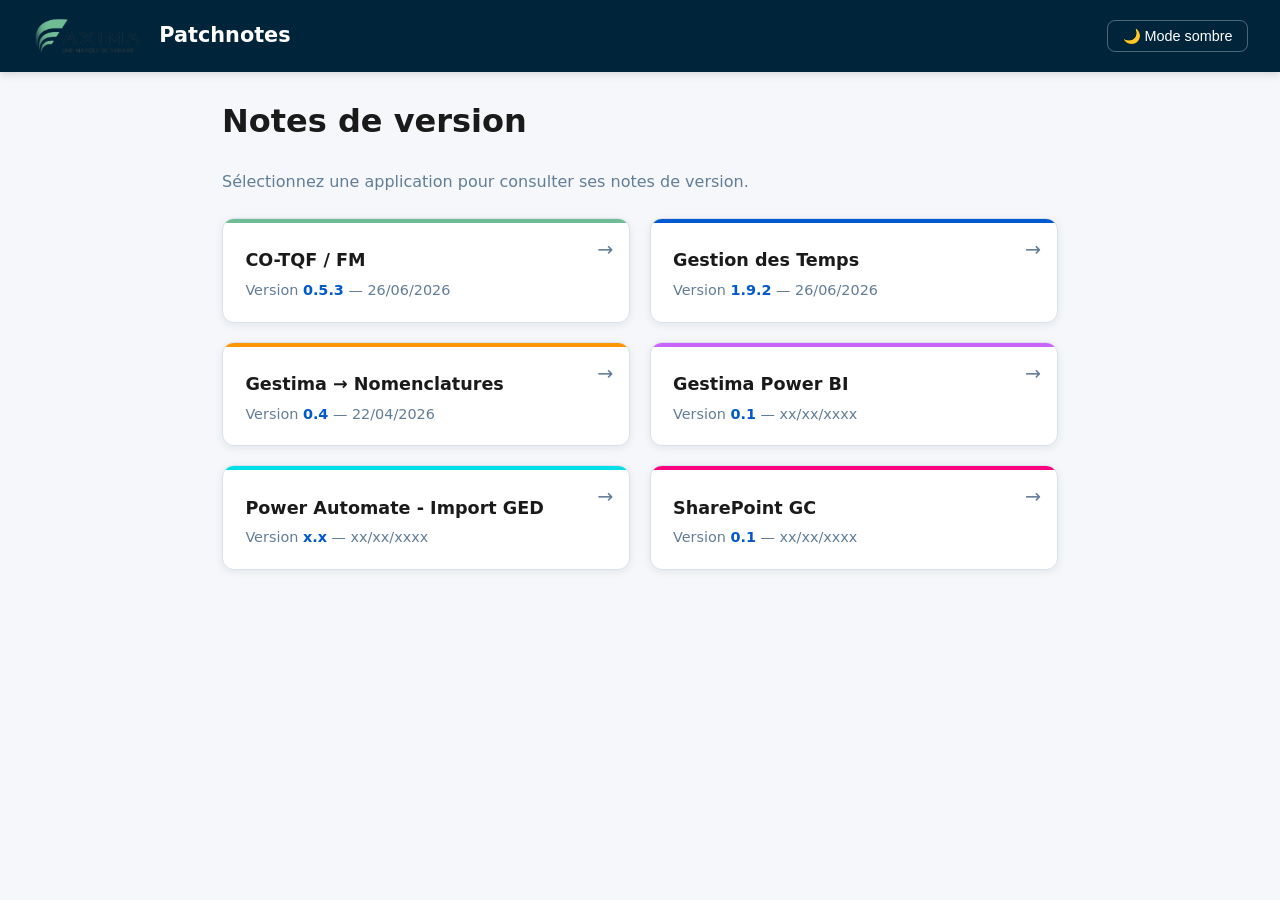
==== index.html @ c000f0d4 "Initial commit of the page" ====
<!doctype html>
<html lang="fr">
<head>
    <meta charset="utf-8">
    <meta name="viewport" content="width=device-width, initial-scale=1">
    <title>Patchnotes EQUANS</title>
    <link rel="stylesheet" href="style.css">
    <script>
        try {
            if (localStorage.getItem('equans-theme') === 'dark') {
                document.documentElement.classList.add('dark');
            }
        } catch (e) {
            // Ignoré : localStorage bloqué (iframe sandbox SharePoint)
        }
    </script>
    <script src="script.js" defer></script>
</head>
<body>

<header class="header">
    <div class="header-left">
        <img src="Logo_Axima_Concept_Equans.png" alt="Logo EQUANS" class="header-logo">
        <h1 class="header-title">Patchnotes</h1>
    </div>
    <div class="header-right">
        <button class="theme-toggle" type="button">🌙 Mode sombre</button>
    </div>
</header>

<main class="main">
    <h1>Notes de version</h1>
    <p class="version-info">Sélectionnez une application pour consulter ses notes de version.</p>

    <div class="cards-grid">

        <a href="patchnotes_co_tqf.html" class="card card-accent-green">
            <span class="card-arrow">→</span>
            <h2 class="card-title">CO-TQF / FM</h2>
            <p class="card-version">Version <strong>0.5.3</strong> — 26/06/2026</p>
        </a>

        <a href="patchnotes_gdt.html" class="card card-accent-blue">
            <span class="card-arrow">→</span>
            <h2 class="card-title">Gestion des Temps</h2>
            <p class="card-version">Version <strong>1.9.2</strong> — 26/06/2026</p>
        </a>

        <a href="patchnotes_gestima_nm.html" class="card card-accent-orange">
            <span class="card-arrow">→</span>
            <h2 class="card-title">Gestima → Nomenclatures</h2>
            <p class="card-version">Version <strong>0.4</strong> — 22/04/2026</p>
        </a>

        <a href="patchnotes_gestima_PBI.html" class="card card-accent-purple">
            <span class="card-arrow">→</span>
            <h2 class="card-title">Gestima Power BI</h2>
            <p class="card-version">Version <strong>0.1</strong> — xx/xx/xxxx</p>
        </a>

        <a href="patchnotes_PA_import_ged.html" class="card card-accent-cyan">
            <span class="card-arrow">→</span>
            <h2 class="card-title">Power Automate - Import GED</h2>
            <p class="card-version">Version <strong>x.x</strong> — xx/xx/xxxx</p>
        </a>

        <a href="patchnotes_sharepoint_GC.html" class="card card-accent-pink">
            <span class="card-arrow">→</span>
            <h2 class="card-title">SharePoint GC</h2>
            <p class="card-version">Version <strong>0.1</strong> — xx/xx/xxxx</p>
        </a>

    </div>
</main>

</body>
</html>
---- style.css ----
/* ============================================
   EQUANS Patchnotes - Style global
   ============================================ */

/* ---------- Variables & thèmes ---------- */
:root {
    /* Couleurs EQUANS - Primary */
    --equans-green: #70BD95;
    --equans-dark: #002439;
    --equans-white: #FFFFFF;

    /* Couleurs EQUANS - Secondary */
    --equans-blue: #0059CE;
    --equans-orange: #FF9600;
    --equans-yellow: #FFCA00;
    --equans-lime: #76C512;
    --equans-purple: #C865FF;
    --equans-pink: #FF0080;
    --equans-neon: #B7F100;
    --equans-cyan: #00DEE8;

    /* Thème clair (défaut) */
    --bg: #f5f7fa;
    --fg: #1a1a1a;
    --surface: #ffffff;
    --surface-hover: #f0f4f8;
    --border: #d9e2ec;
    --muted: #627d98;
    --accent: var(--equans-blue);
    --accent-bg: #e7f0ff;
    --header-bg: var(--equans-dark);
    --header-fg: var(--equans-white);
    --card-shadow: 0 2px 8px rgba(0, 36, 57, 0.08);
    --card-shadow-hover: 0 6px 20px rgba(0, 36, 57, 0.15);
    --tag-bg: #eef2f7;
    --tag-fg: #334e68;

    tab-size: 4;
    -moz-tab-size: 4;
}

html.dark {
    /* Thème sombre */
    --bg: #0b0f14;
    --fg: #e5e7eb;
    --surface: #111827;
    --surface-hover: #1a2332;
    --border: #1f2937;
    --muted: #9ca3af;
    --accent: #60a5fa;
    --accent-bg: #0b223d;
    --header-bg: #0a1a2e;
    --header-fg: #e5e7eb;
    --card-shadow: 0 2px 8px rgba(0, 0, 0, 0.3);
    --card-shadow-hover: 0 6px 20px rgba(0, 0, 0, 0.5);
    --tag-bg: #1f2937;
    --tag-fg: #9ca3af;
}

/* ---------- Base ---------- */
* {
    box-sizing: border-box;
}

body {
    background: var(--bg);
    color: var(--fg);
    margin: 0;
    padding: 0;
    font-family: system-ui, -apple-system, "Segoe UI", Roboto, sans-serif;
    line-height: 1.6;
    transition: background 0.3s ease, color 0.3s ease;
}

/* ---------- Bandeau / Header ---------- */
.header {
    background: var(--header-bg);
    color: var(--header-fg);
    padding: 1rem 2rem;
    display: flex;
    align-items: center;
    justify-content: space-between;
    gap: 1rem;
    box-shadow: 0 2px 8px rgba(0, 0, 0, 0.15);
    position: sticky;
    top: 0;
    z-index: 100;
    transition: background 0.3s ease;
}

.header-left {
    display: flex;
    align-items: center;
    gap: 1rem;
    flex-wrap: wrap;
}

.header-logo {
    height: 40px;
    width: auto;
    max-width: 200px;
    object-fit: contain;
}

.header-title {
    font-size: 1.3rem;
    font-weight: 700;
    margin: 0;
    color: var(--header-fg);
}

.header-right {
    display: flex;
    align-items: center;
    gap: 0.75rem;
}

/* ---------- Bouton toggle mode sombre ---------- */
.theme-toggle {
    background: transparent;
    border: 1px solid rgba(255, 255, 255, 0.3);
    color: var(--header-fg);
    border-radius: 8px;
    padding: 0.4rem 0.9rem;
    font-size: 0.9rem;
    cursor: pointer;
    display: flex;
    align-items: center;
    gap: 0.4rem;
    transition: background 0.2s ease, border-color 0.2s ease;
}

.theme-toggle:hover {
    background: rgba(255, 255, 255, 0.1);
    border-color: rgba(255, 255, 255, 0.5);
}

/* ---------- Lien retour accueil ---------- */
.back-link {
    display: inline-flex;
    align-items: center;
    gap: 0.4rem;
    color: var(--accent);
    text-decoration: none;
    font-weight: 600;
    margin: 1.2rem 2rem 0;
    transition: color 0.2s ease;
}

.back-link:hover {
    color: var(--equans-green);
    text-decoration: underline;
}

/* ---------- Contenu principal ---------- */
.main {
    max-width: 900px;
    margin: 0 auto;
    padding: 1.5rem 2rem 3rem;
}

h1 {
    margin-top: 0;
    font-size: 2rem;
    color: var(--fg);
}

h2 {
    color: var(--fg);
}

h3 {
    color: var(--fg);
    margin-top: 1.2rem;
}

p {
    color: var(--fg);
}

.version-info {
    color: var(--muted);
    margin-bottom: 1.5rem;
}

.version-info strong {
    color: var(--accent);
}

/* ---------- Détails / Accordéon ---------- */
details {
    border: 1px solid var(--border);
    background: var(--surface);
    border-radius: 10px;
    margin: 1rem 0;
    padding: 0;
    overflow: hidden;
    box-shadow: var(--card-shadow);
    transition: box-shadow 0.2s ease, border-color 0.2s ease;
}

details:hover {
    border-color: var(--equans-green);
    box-shadow: var(--card-shadow-hover);
}

summary {
    cursor: pointer;
    padding: 1rem 1.2rem;
    font-weight: 700;
    display: flex;
    align-items: center;
    gap: 0.75rem;
    list-style: none;
    user-select: none;
    color: var(--fg);
    transition: background 0.2s ease;
}

summary:hover {
    background: var(--surface-hover);
}

summary::-webkit-details-marker {
    display: none;
}

.chevron {
    display: inline-block;
    transform: rotate(0deg);
    transition: transform 0.3s ease;
    color: var(--accent);
    font-size: 0.8em;
}

details[open] .chevron {
    transform: rotate(90deg);
}

.content {
    padding: 1rem 1.5rem;
    border-top: 1px solid var(--border);
    animation: slideDown 0.3s ease;
}

@keyframes slideDown {
    from {
        opacity: 0;
        transform: translateY(-8px);
    }
    to {
        opacity: 1;
        transform: translateY(0);
    }
}

ul {
    padding-left: 1.4rem;
    margin-top: 0.25rem;
}

ul.tabbed {
    padding-left: 80px;
}

li {
    margin-bottom: 0.3rem;
}

code {
    background: var(--accent-bg);
    padding: 0.15rem 0.35rem;
    border-radius: 5px;
    border: 1px solid var(--border);
    font-size: 0.9em;
    color: var(--fg);
}

/* ---------- Page d'accueil : cartes ---------- */
.cards-grid {
    display: grid;
    grid-template-columns: repeat(auto-fill, minmax(280px, 1fr));
    gap: 1.2rem;
    margin-top: 1.5rem;
}

.card {
    display: block;
    background: var(--surface);
    border: 1px solid var(--border);
    border-radius: 12px;
    padding: 1.2rem 1.4rem;
    text-decoration: none;
    color: var(--fg);
    box-shadow: var(--card-shadow);
    transition: transform 0.2s ease, box-shadow 0.2s ease, border-color 0.2s ease;
    position: relative;
    overflow: hidden;
}

.card::before {
    content: "";
    position: absolute;
    top: 0;
    left: 0;
    width: 100%;
    height: 4px;
    background: var(--card-accent, var(--equans-green));
    transition: height 0.2s ease;
}

.card:hover {
    transform: translateY(-4px);
    box-shadow: var(--card-shadow-hover);
    border-color: var(--card-accent, var(--equans-green));
}

.card:hover::before {
    height: 6px;
}

.card-title {
    font-size: 1.1rem;
    font-weight: 700;
    margin: 0.5rem 0 0.3rem;
    color: var(--fg);
}

.card-version {
    font-size: 0.9rem;
    color: var(--muted);
    margin: 0;
}

.card-version strong {
    color: var(--accent);
}

.card-arrow {
    position: absolute;
    top: 1rem;
    right: 1rem;
    font-size: 1.2rem;
    color: var(--muted);
    transition: transform 0.2s ease, color 0.2s ease;
}

.card:hover .card-arrow {
    transform: translateX(4px);
    color: var(--card-accent, var(--equans-green));
}

/* Accents de couleur par carte */
.card-accent-green { --card-accent: var(--equans-green); }
.card-accent-blue { --card-accent: var(--equans-blue); }
.card-accent-orange { --card-accent: var(--equans-orange); }
.card-accent-yellow { --card-accent: var(--equans-yellow); }
.card-accent-lime { --card-accent: var(--equans-lime); }
.card-accent-purple { --card-accent: var(--equans-purple); }
.card-accent-pink { --card-accent: var(--equans-pink); }
.card-accent-neon { --card-accent: var(--equans-neon); }
.card-accent-cyan { --card-accent: var(--equans-cyan); }

/* ---------- Responsive ---------- */
@media (max-width: 600px) {
    .header {
        padding: 0.8rem 1rem;
        flex-direction: column;
        align-items: flex-start;
        gap: 0.5rem;
    }

    .header-logo {
        height: 32px;
    }

    .main {
        padding: 1rem 1rem 2rem;
    }

    .back-link {
        margin: 1rem 1rem 0;
    }

    .cards-grid {
        grid-template-columns: 1fr;
    }
}
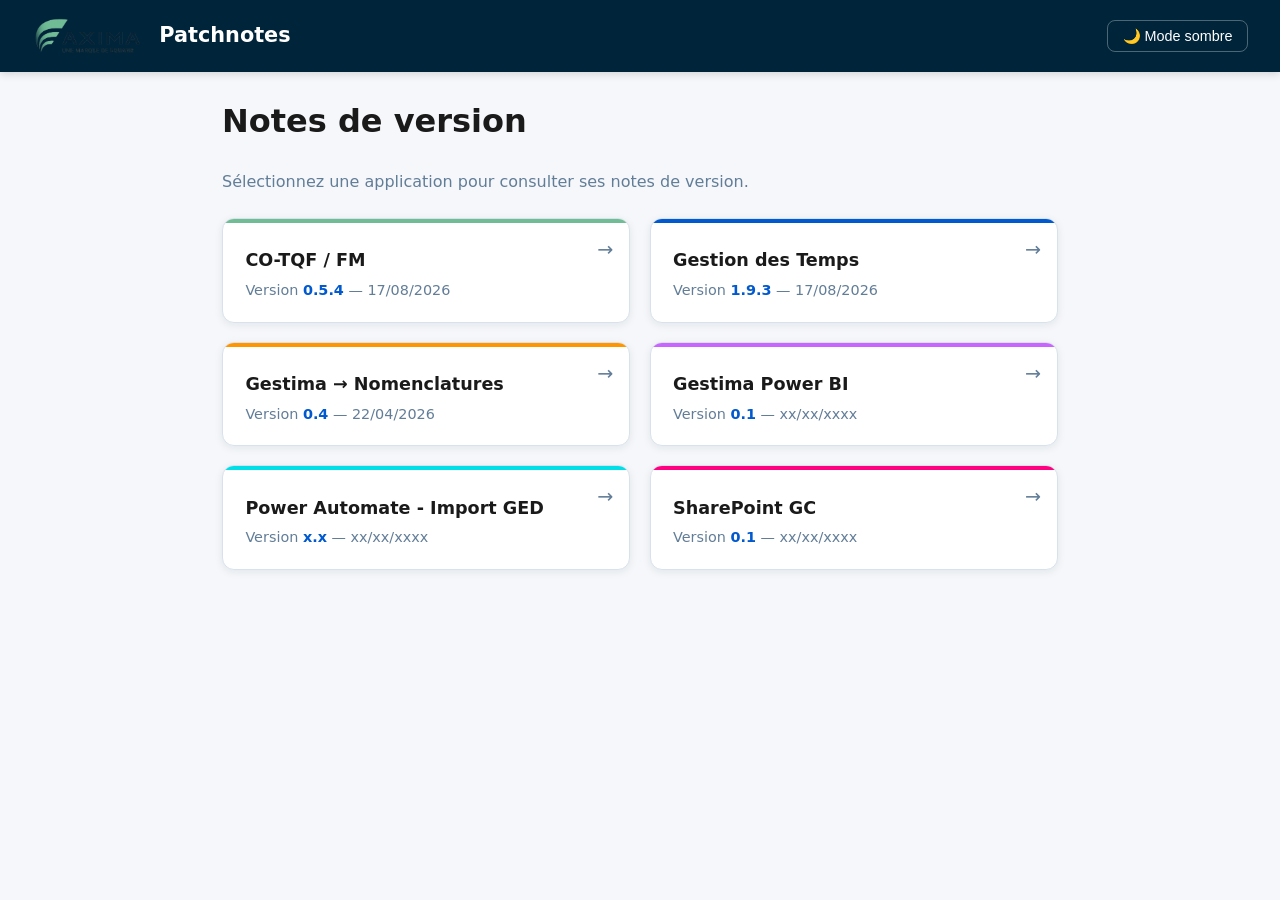
==== commit 63b080eb: "Modification de l'index.html pour MAJ versions" ====
--- a/index.html
+++ b/index.html
@@ -37,13 +37,13 @@
         <a href="patchnotes_co_tqf.html" class="card card-accent-green">
             <span class="card-arrow">→</span>
             <h2 class="card-title">CO-TQF / FM</h2>
-            <p class="card-version">Version <strong>0.5.3</strong> — 26/06/2026</p>
+            <p class="card-version">Version <strong>0.5.4</strong> — 17/08/2026</p>
         </a>
 
         <a href="patchnotes_gdt.html" class="card card-accent-blue">
             <span class="card-arrow">→</span>
             <h2 class="card-title">Gestion des Temps</h2>
-            <p class="card-version">Version <strong>1.9.2</strong> — 26/06/2026</p>
+            <p class="card-version">Version <strong>1.9.3</strong> — 17/08/2026</p>
         </a>
 
         <a href="patchnotes_gestima_nm.html" class="card card-accent-orange">
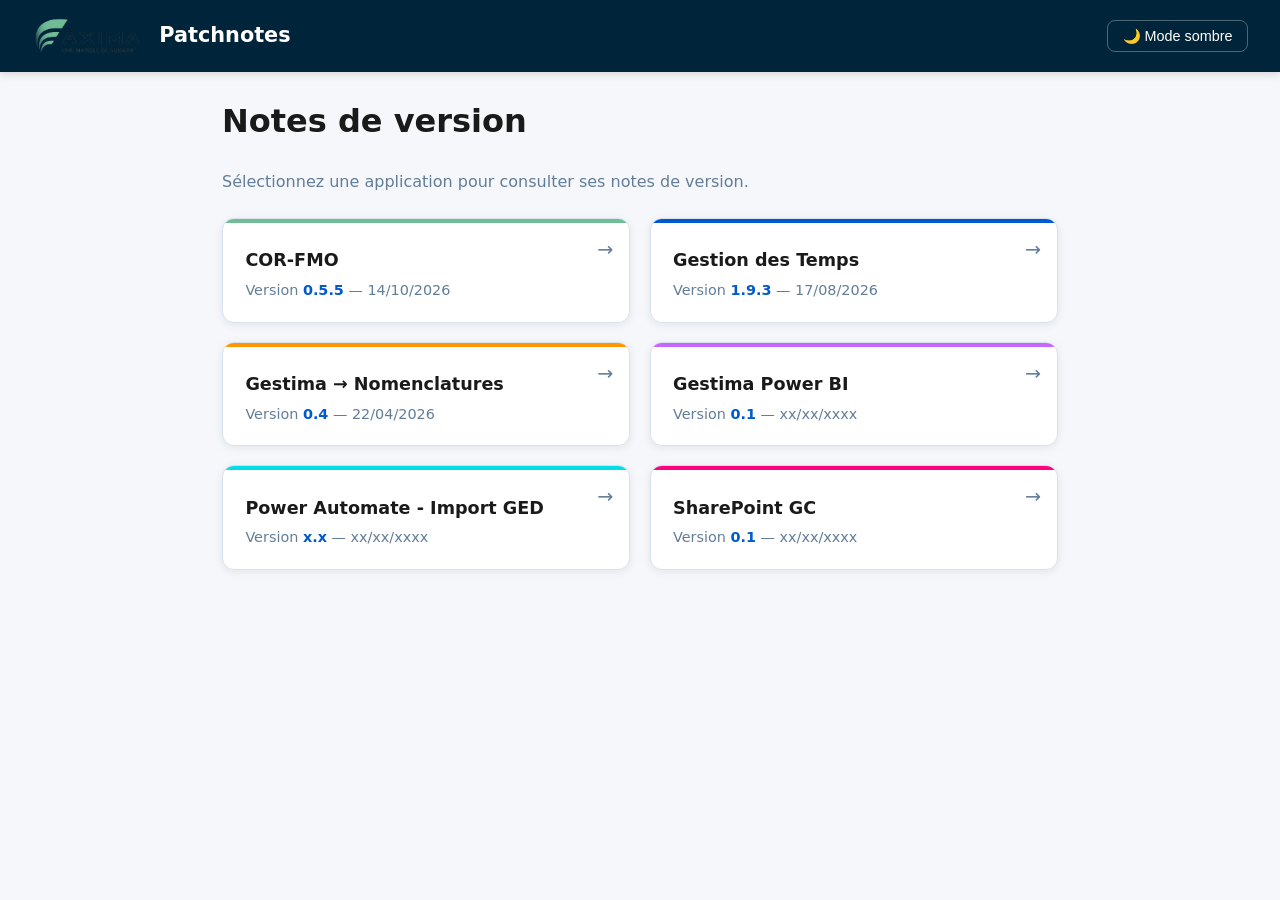
==== commit 1ad5ac75: "Update card title and version in index.html" ====
--- a/index.html
+++ b/index.html
@@ -36,8 +36,8 @@
 
         <a href="patchnotes_co_tqf.html" class="card card-accent-green">
             <span class="card-arrow">→</span>
-            <h2 class="card-title">CO-TQF / FM</h2>
-            <p class="card-version">Version <strong>0.5.4</strong> — 17/08/2026</p>
+            <h2 class="card-title">COR-FMO</h2>
+            <p class="card-version">Version <strong>0.5.5</strong> — 14/10/2026</p>
         </a>
 
         <a href="patchnotes_gdt.html" class="card card-accent-blue">
@@ -74,4 +74,4 @@
 </main>
 
 </body>
-</html>+</html>
